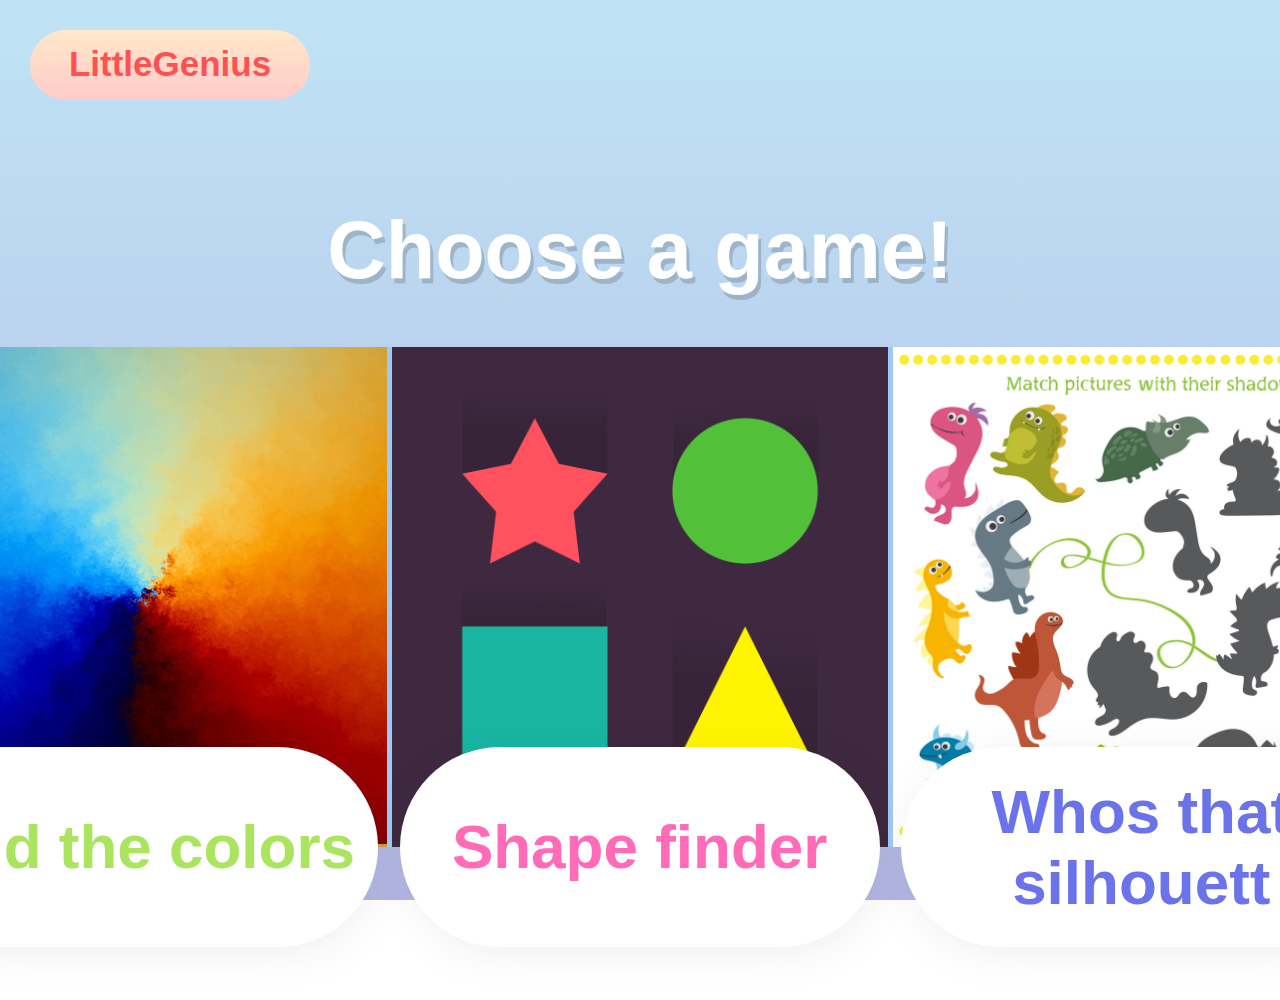
==== index.html @ 7820a5d9 "Finalized the homepage" ====
<!DOCTYPE html>
<html lang="en">

<head>
	<title>LittleGenius</title>
	<link rel="stylesheet" href="home.css">
</head>

<body>
	<div id="main">

		<!-- LOGO -->
		<div id="logo">
			<div id="logoText">
				<span>LittleGenius</span>
			</div>
		</div>
		<!-- LOGO -->

		<!-- CATEGORY SELECTION -->
		<div id="menu">
			<div id="Choose_a_game">
				<span>Choose a game!</span>
			</div>

			<div id="Image_cont">

				<!-- IMAGES -->
				<div id="img1">
					<div class="Category_Text_Box">
						<div id="textCategory1">
							<span>Add the colors</span>
						</div>
					</div>
				</div>

				<div class="line"></div>

				<div id="img2">
					<div class="Category_Text_Box">
						<div id="textCategory2">
							<span>Shape finder</span>
						</div>
					</div>
				</div>

				<div class="line"></div>

				<div id="img3">
					<div class="Category_Text_Box">
						<div id="textCategory3">
							<span>Whos that silhouett</span>
						</div>
					</div>
				</div>
				<!-- IMAGES -->

			</div>
		</div>
		<!-- CATEGORY SELECTION -->
		
	</div>
</body>

</html>
---- home.css ----
* {
    margin: 0;
    padding: 0;
}

#main {
    position: absolute;
    display: flex;
    width: 100vw;
    height: 100vh;
    background: linear-gradient(180deg, rgba(191,228,245,1) 0%, rgba(180,183,228,1) 100%);
}

/* LOGO */
#logo {
    position: absolute;
    background: linear-gradient(#ffe8c9, #ffcbcb);
    width: 280px;
    height: 70px;
    border-radius: 100px;
    margin: 30px;
}

#logoText {
    display: flex;
    position: relative;
    justify-content: center;
    top: 20%;
    font-family: Arial, Helvetica, sans-serif;
    font-style: normal;
    font-weight: bold;
    font-size: 35px;
    color: rgba(255,81,81,1);
}

/* MENU */
#menu {
    position: absolute;
    display: flex;
    transform: translateX(-50%);
    left: 50%;
    width: 2000px;
    height: 1000px;
    justify-content: center;
    align-items: center;
    flex-direction: column;
}

#Choose_a_game {
    filter: drop-shadow(3px 5px 0px rgba(0, 0, 0, 0.161));
    position: relative;
    font-family: Arial, Helvetica, sans-serif;
    font-style: normal;
    font-weight: bold;
    font-size: 81px;
    color: rgba(255,255,255,1);
    margin: 50px;
}

#Image_cont {
    position: relative;
    display: flex;
    width: 1500px;
    height: 500px;
    background-color: white;
    border-radius: 70px;
}

#img1 {
    position: relative;
    width: 500px;
    background-image: url(imgs/img1.jpg);
    background-size: contain;
    border-radius: 70px 0px 0px 70px;
}
#img2 {
    position: relative;
    width: 500px;
    background-image: url(imgs/img2.jpg);
    background-size: contain;
}
#img3 {
    position: relative;
    width: 500px;
    background-image: url(imgs/img3.jpg);
    background-size: contain;
    border-radius: 0px 70px 70px 0px;
}

.line {
    position: relative;
    height: 100%;
    width: 5px;
    background-color: rgb(155, 202, 247);
}

.Category_Text_Box {
    filter: drop-shadow(3px 7px 20px rgba(0, 0, 0, 0.059));
    display: flex;
    position: absolute;
    text-align: center;
    justify-content: center;
    align-items: center;
    width: 480px;
    height: 200px;
    top: 400px;
    background-color: white;
    border-radius: 500px;
    left: 8px;
}

#textCategory1 {
    position: relative;
    font-family: Arial, Helvetica, sans-serif;
    font-style: normal;
    font-weight: bold;
    font-size: 62px;
    color: rgba(171,229,95,1);
}

#textCategory2 {
    position: relative;
    font-family: Arial, Helvetica, sans-serif;
    font-style: normal;
    font-weight: bold;
    font-size: 62px;
    color: rgba(255,107,182,1);
}

#textCategory3 {
    position: relative;
    font-family: Arial, Helvetica, sans-serif;
    font-style: normal;
    font-weight: bold;
    font-size: 62px;
    color: rgb(107, 115, 235);
}
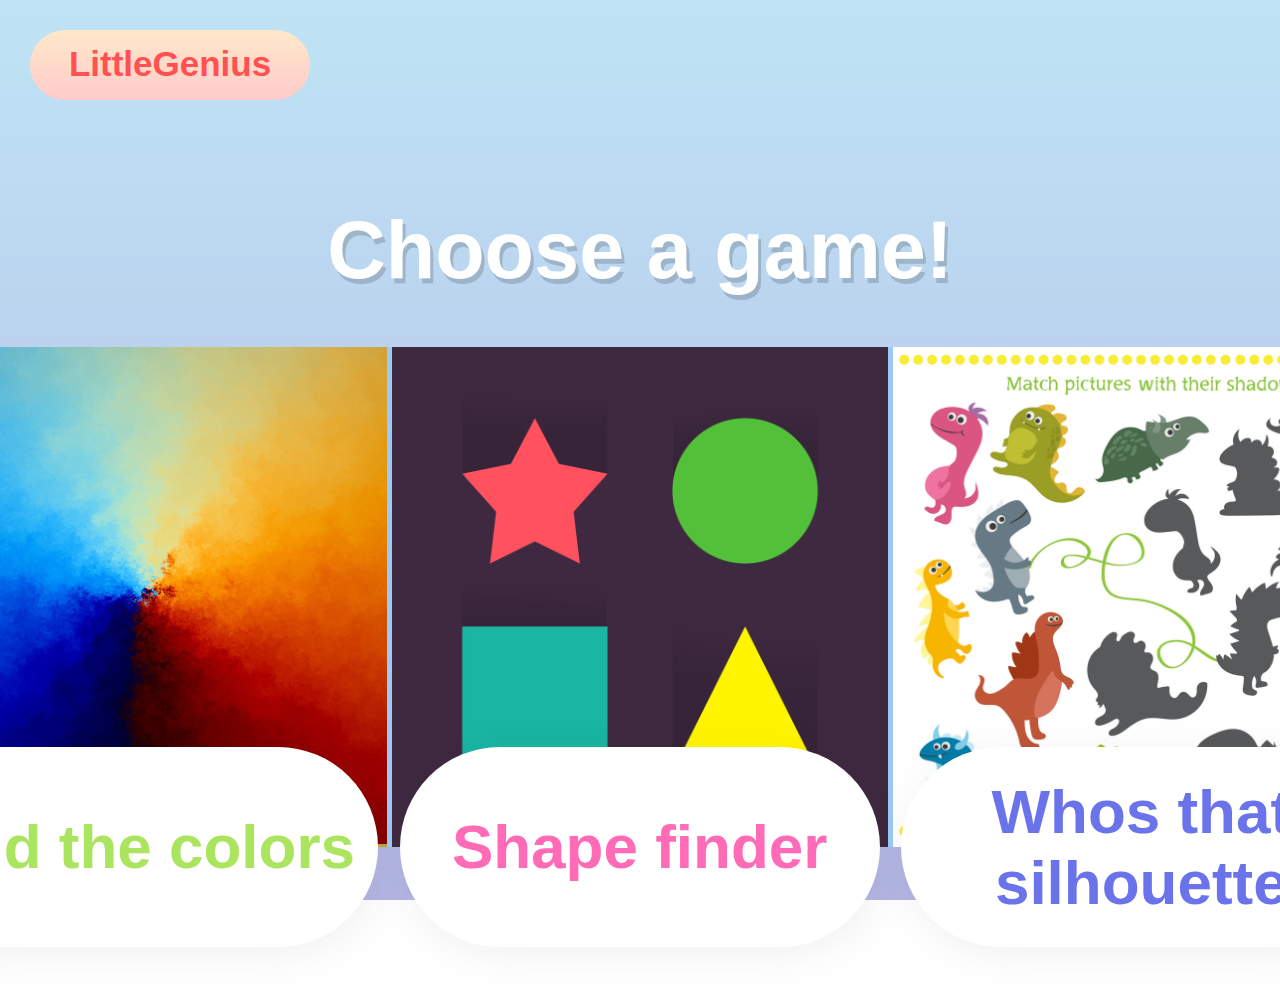
==== commit de89821c: "Created category pages + minor adjustments" ====
--- a/index.html
+++ b/index.html
@@ -49,7 +49,7 @@
 				<div id="img3">
 					<div class="Category_Text_Box">
 						<div id="textCategory3">
-							<span>Whos that silhouett</span>
+							<span>Whos that silhouette</span>
 						</div>
 					</div>
 				</div>
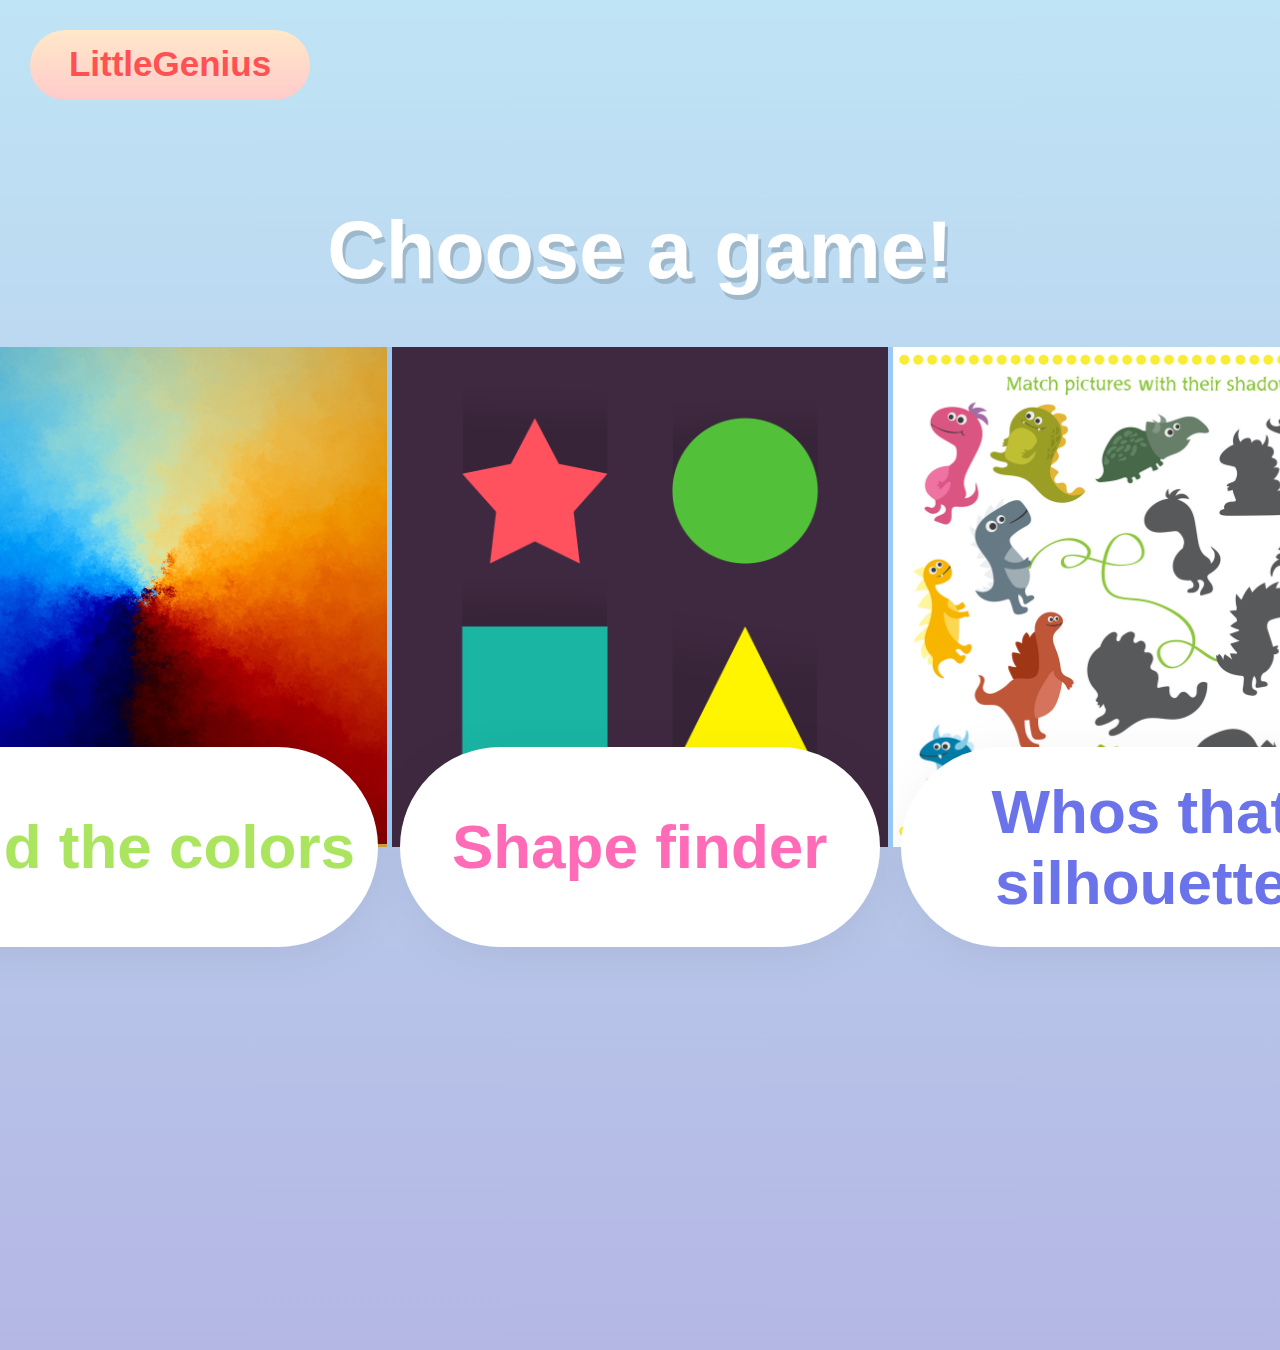
==== commit bcb99c6d: "Added navigation to all pages and connected them" ====
--- a/index.html
+++ b/index.html
@@ -10,7 +10,7 @@
 	<div id="main">
 
 		<!-- LOGO -->
-		<div id="logo">
+		<div id="logo" onClick="location.href='index.html'">
 			<div id="logoText">
 				<span>LittleGenius</span>
 			</div>
@@ -26,7 +26,7 @@
 			<div id="Image_cont">
 
 				<!-- IMAGES -->
-				<div id="img1">
+				<div id="img1" onClick="location.href='colors.html'">
 					<div class="Category_Text_Box">
 						<div id="textCategory1">
 							<span>Add the colors</span>
@@ -36,7 +36,7 @@
 
 				<div class="line"></div>
 
-				<div id="img2">
+				<div id="img2" onClick="location.href='shapes.html'">
 					<div class="Category_Text_Box">
 						<div id="textCategory2">
 							<span>Shape finder</span>
@@ -46,7 +46,7 @@
 
 				<div class="line"></div>
 
-				<div id="img3">
+				<div id="img3" onClick="location.href='silhouette.html'">
 					<div class="Category_Text_Box">
 						<div id="textCategory3">
 							<span>Whos that silhouette</span>
--- a/home.css
+++ b/home.css
@@ -7,7 +7,7 @@
     position: absolute;
     display: flex;
     width: 100vw;
-    height: 100vh;
+    height: 150vh;
     background: linear-gradient(180deg, rgba(191,228,245,1) 0%, rgba(180,183,228,1) 100%);
 }
 
@@ -67,25 +67,23 @@
 }
 
 #img1 {
-    position: relative;
-    width: 500px;
     background-image: url(imgs/img1.jpg);
-    background-size: contain;
     border-radius: 70px 0px 0px 70px;
 }
 #img2 {
+    background-image: url(imgs/img2.jpg);
+}
+#img3 {
+    background-image: url(imgs/img3.jpg);
+    border-radius: 0px 70px 70px 0px;
+}
+
+#img1, #img2, #img3 {
     position: relative;
     width: 500px;
-    background-image: url(imgs/img2.jpg);
     background-size: contain;
 }
-#img3 {
-    position: relative;
-    width: 500px;
-    background-image: url(imgs/img3.jpg);
-    background-size: contain;
-    border-radius: 0px 70px 70px 0px;
-}
+
 
 .line {
     position: relative;
@@ -110,28 +108,21 @@
 }
 
 #textCategory1 {
+    color: rgba(171,229,95,1);
+}
+
+#textCategory2 {
+    color: rgba(255,107,182,1);
+}
+
+#textCategory3 {
+    color: rgb(107, 115, 235);
+}
+
+#textCategory1, #textCategory2, #textCategory3 {
     position: relative;
     font-family: Arial, Helvetica, sans-serif;
     font-style: normal;
     font-weight: bold;
     font-size: 62px;
-    color: rgba(171,229,95,1);
-}
-
-#textCategory2 {
-    position: relative;
-    font-family: Arial, Helvetica, sans-serif;
-    font-style: normal;
-    font-weight: bold;
-    font-size: 62px;
-    color: rgba(255,107,182,1);
-}
-
-#textCategory3 {
-    position: relative;
-    font-family: Arial, Helvetica, sans-serif;
-    font-style: normal;
-    font-weight: bold;
-    font-size: 62px;
-    color: rgb(107, 115, 235);
 }